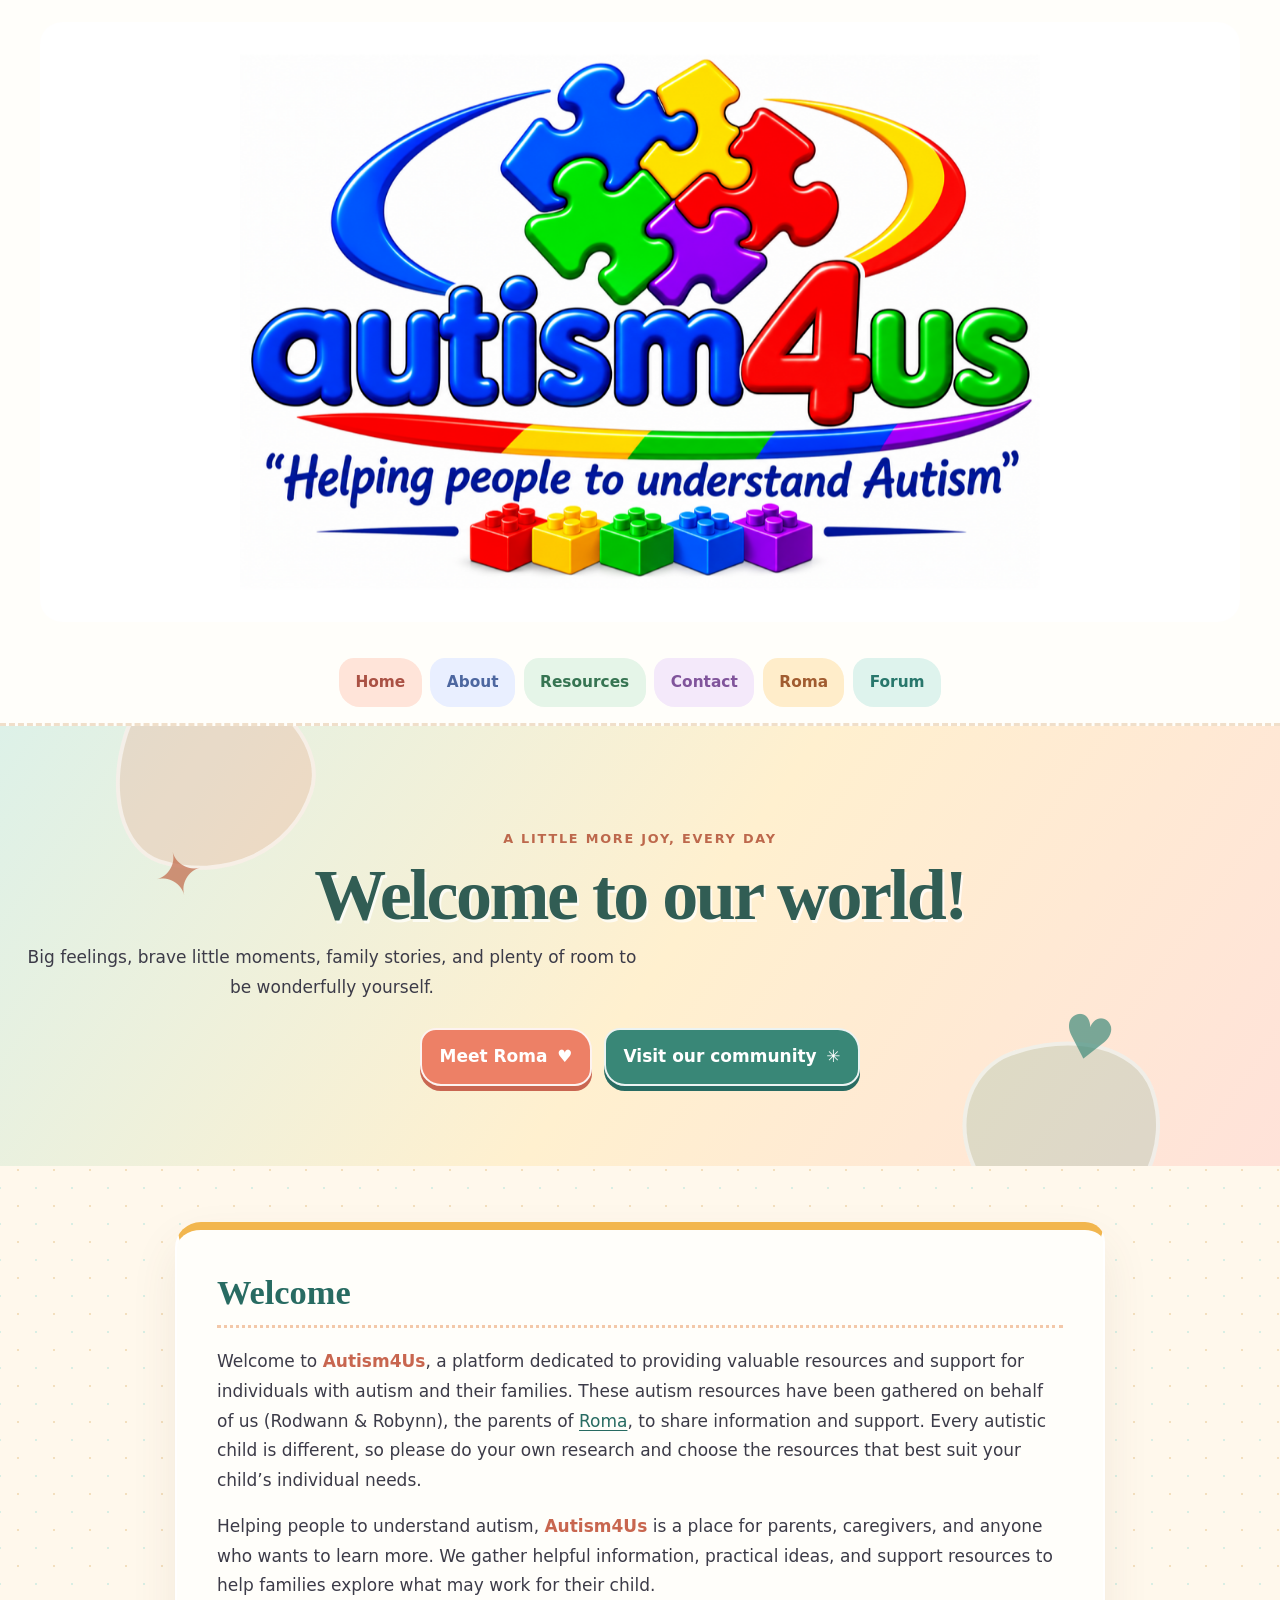
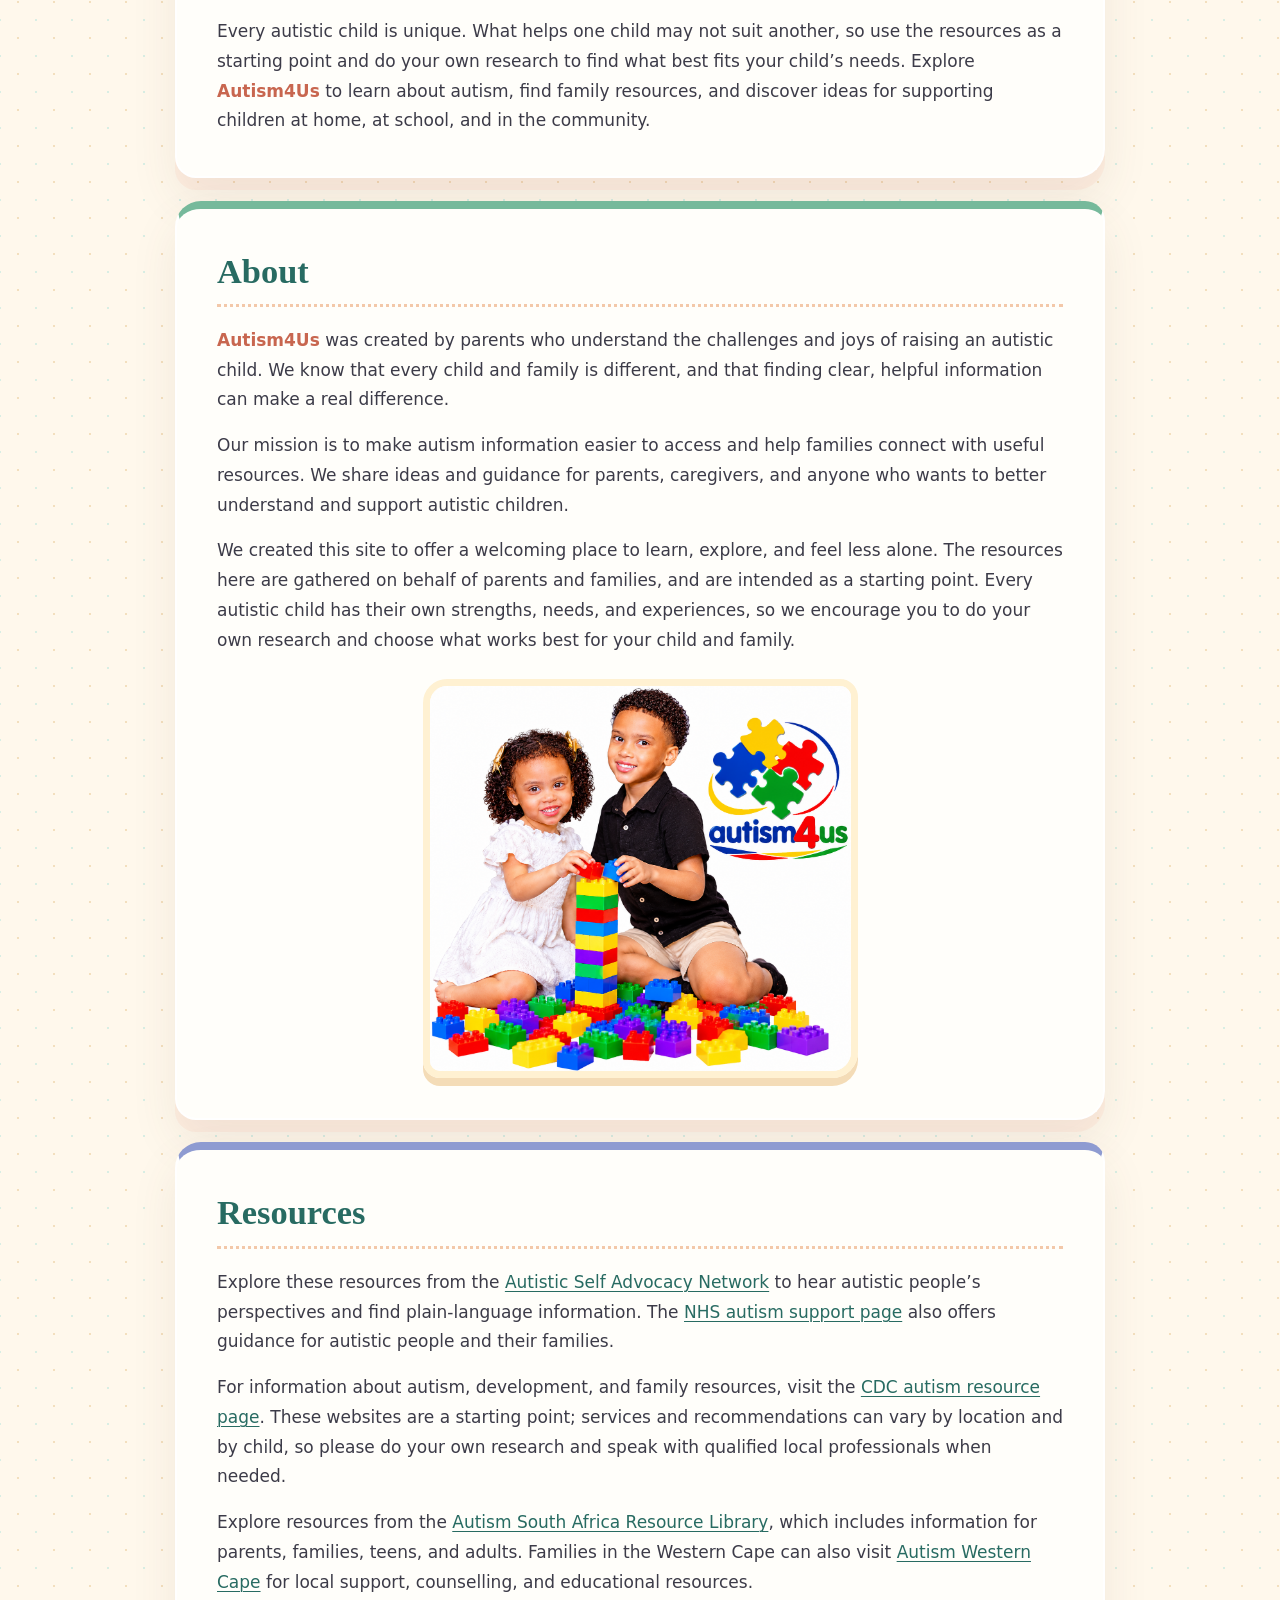
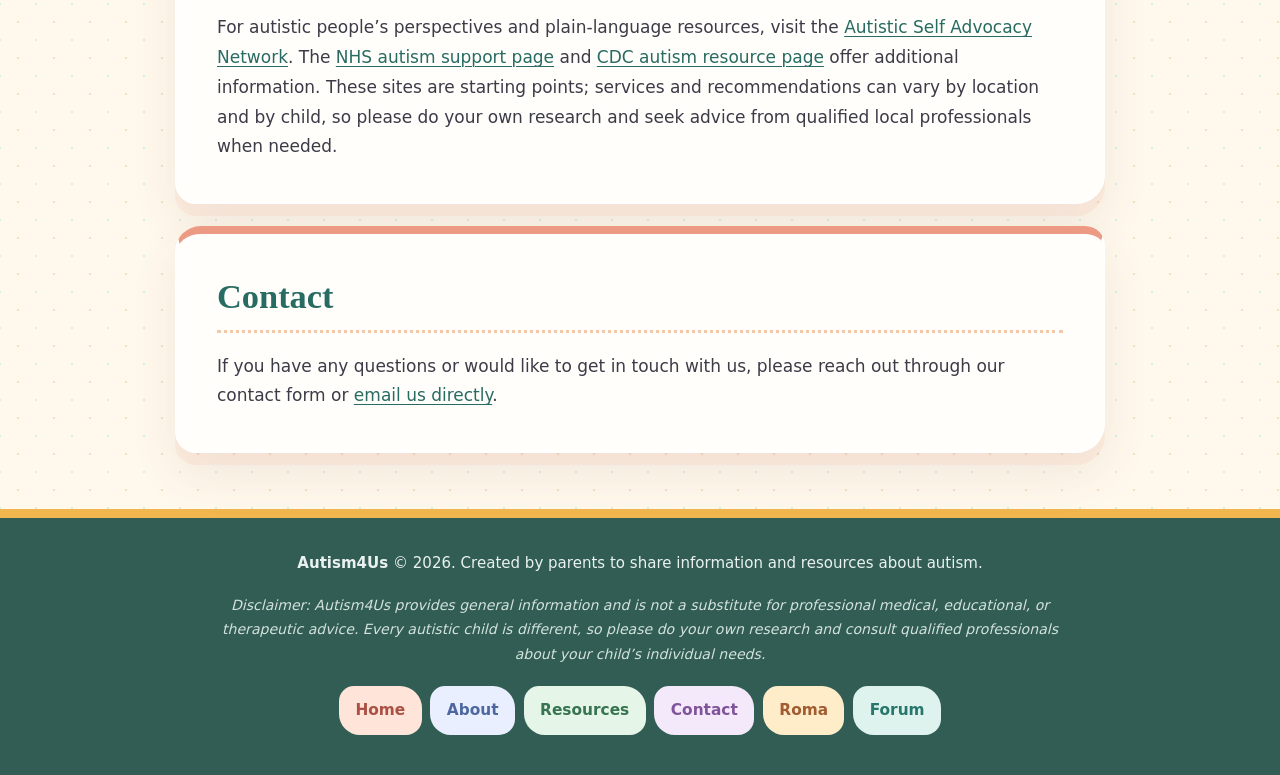
==== index.html @ 2bff649b "Add files via upload" ====
<!DOCTYPE html>
<html lang="en">
<head>
    <meta charset="UTF-8">
    <meta name="viewport" content="width=device-width, initial-scale=1.0">
    <meta name="description" content="A welcoming collection of autism information and family resources, shared by parents.">
    <title>Autism4Us | Information and support for families</title>
    <link rel="stylesheet" href="style.css">
</head>
<body>
    <header class="site-header">
        <a class="banner" href="#Home" aria-label="Autism4Us home">
            <img src="./Images/Autism4Us_Banner.png" alt="Autism4Us — Helping people to understand Autism">
        </a>
    </header>
    <nav class="site-nav" aria-label="Main navigation">
        <ul class="nav-links">
            <li><a href="#Home">Home</a></li>
            <li><a href="#About">About</a></li>
            <li><a href="#Resources">Resources</a></li>
            <li><a href="#Contact">Contact</a></li>
            <li><a href="roma.html">Roma</a></li>
            <li><a href="forum.html">Forum</a></li>
        </ul>
    </nav>

    <header class="hero home-hero">
        <p class="eyebrow">A little more joy, every day</p>
        <h1>Welcome to our world!</h1>
        <p>Big feelings, brave little moments, family stories, and plenty of room to be wonderfully yourself.</p>
        <div class="home-actions"><a class="home-button" href="roma.html">Meet Roma <span aria-hidden="true">♥</span></a><a class="home-button home-button-alt" href="forum.html">Visit our community <span aria-hidden="true">✳</span></a></div>
        <span class="home-doodle doodle-one" aria-hidden="true">✦</span><span class="home-doodle doodle-two" aria-hidden="true">♥</span>
    </header>

    <main>
        <section class="Home content-card">
            <h2 id="Home">Welcome</h2>
            <p>Welcome to <span class="brand-bold">Autism4Us</span>, a platform dedicated to providing valuable resources and support for individuals with autism and their families. These autism resources have been gathered on behalf of us (Rodwann & Robynn), the parents of <a href="roma.html">Roma</a>, to share information and support. Every autistic child is different, so please do your own research and choose the resources that best suit your child’s individual needs.</p>
            <p>Helping people to understand autism, <span class="brand-bold">Autism4Us</span> is a place for parents, caregivers, and anyone who wants to learn more. We gather helpful information, practical ideas, and support resources to help families explore what may work for their child.</p>
            <p>Every autistic child is unique. What helps one child may not suit another, so use the resources as a starting point and do your own research to find what best fits your child’s needs. Explore <span class="brand-bold">Autism4Us</span> to learn about autism, find family resources, and discover ideas for supporting children at home, at school, and in the community.</p>
        </section>

        <section class="About content-card">
            <h2 id="About">About</h2>
            <p><span class="brand-bold">Autism4Us</span> was created by parents who understand the challenges and joys of raising an autistic child. We know that every child and family is different, and that finding clear, helpful information can make a real difference.</p>
            <p>Our mission is to make autism information easier to access and help families connect with useful resources. We share ideas and guidance for parents, caregivers, and anyone who wants to better understand and support autistic children.</p>
            <p>We created this site to offer a welcoming place to learn, explore, and feel less alone. The resources here are gathered on behalf of parents and families, and are intended as a starting point. Every autistic child has their own strengths, needs, and experiences, so we encourage you to do your own research and choose what works best for your child and family.</p>
            <img src="./Images/Roma_Rogue.png" alt="Roma and Rogue" class="about-logo">
        </section>

        <section class="Resources content-card">
            <h2 id="Resources">Resources</h2>
            <p>Explore these resources from the <a href="https://autisticadvocacy.org/resources/">Autistic Self Advocacy Network</a> to hear autistic people’s perspectives and find plain-language information. The <a href="https://www.nhs.uk/conditions/autism/help-and-support/">NHS autism support page</a> also offers guidance for autistic people and their families.</p>
            <p>For information about autism, development, and family resources, visit the <a href="https://www.cdc.gov/autism/about/">CDC autism resource page</a>. These websites are a starting point; services and recommendations can vary by location and by child, so please do your own research and speak with qualified local professionals when needed.</p>
            <p>Explore resources from the <a href="https://www.aut2know.co.za/resources/">Autism South Africa Resource Library</a>, which includes information for parents, families, teens, and adults. Families in the Western Cape can also visit <a href="https://www.autismwesterncape.org.za/services-and-resources/">Autism Western Cape</a> for local support, counselling, and educational resources.</p>
            <p>For autistic people’s perspectives and plain-language resources, visit the <a href="https://autisticadvocacy.org/resources/">Autistic Self Advocacy Network</a>. The <a href="https://www.nhs.uk/conditions/autism/help-and-support/">NHS autism support page</a> and <a href="https://www.cdc.gov/autism/about/">CDC autism resource page</a> offer additional information. These sites are starting points; services and recommendations can vary by location and by child, so please do your own research and seek advice from qualified local professionals when needed.</p>
        </section>

        <section class="Contact content-card">
            <h2 id="Contact">Contact</h2>
            <p>If you have any questions or would like to get in touch with us, please reach out through our contact form or <a href="mailto:info@Autism4Us.co.za">email us directly</a>.</p>
        </section>
    </main>

    <footer>
        <p><strong>Autism4Us</strong> &copy; 2026. Created by parents to share information and resources about autism.</p>
        <p class="disclaimer"><em>Disclaimer: Autism4Us provides general information and is not a substitute for professional medical, educational, or therapeutic advice. Every autistic child is different, so please do your own research and consult qualified professionals about your child’s individual needs.</em></p>
        <nav aria-label="Footer navigation">
            <ul class="nav-links">
                <li><a href="#Home">Home</a></li>
                <li><a href="#About">About</a></li>
                <li><a href="#Resources">Resources</a></li>
                <li><a href="#Contact">Contact</a></li>
            <li><a href="roma.html">Roma</a></li>
            <li><a href="forum.html">Forum</a></li>
            </ul>
        </nav>
    </footer>
</body>
</html>
---- style.css ----
:root {
  color-scheme: light;
  --ink: #26343a;
  --muted: #52646a;
  --brand: #236c68;
  --brand-dark: #185551;
  --accent: #d58b5b;
  --paper: #fbf8f2;
  --surface: #ffffff;
  --line: #e9e2d7;
  --shadow: 0 10px 30px rgba(45, 56, 52, 0.07);
}

* { box-sizing: border-box; }
html { scroll-behavior: smooth; scroll-padding-top: 1.5rem; }
body {
  margin: 0;
  background: var(--paper);
  color: var(--ink);
  font-family: "Trebuchet MS", "Segoe UI", system-ui, sans-serif;
  font-size: 1.0625rem;
  line-height: 1.75;
  -webkit-font-smoothing: antialiased;
}

.site-header {
  width: 100%;
  padding: clamp(.5rem, 2vw, 1.25rem) max(2vw, .75rem);
  background: #fff;
}
.banner { display: block; width: min(100%, 1200px); margin: 0 auto; }
.banner img { display: block; width: 100%; height: auto; }
.site-nav {
  width: 100%;
  display: flex;
  align-items: center;
  justify-content: space-between;
  gap: 2rem;
  padding: 1rem max(5vw, 1.25rem);
  background: var(--surface);
  border-bottom: 1px solid var(--line);
}
.nav-links {
  display: flex;
  align-items: center;
  justify-content: center;
  flex-wrap: wrap;
  gap: .35rem;
  margin: 0;
  padding: 0;
  list-style: none;
}
.nav-links a {
  display: inline-block;
  padding: .55rem .9rem;
  font-size: .96rem;
  font-weight: 800;
  text-decoration: none;
  border: 2px solid transparent;
  border-radius: 999px;
  transition: transform .2s ease, background-color .2s ease, box-shadow .2s ease;
}
.nav-links li:nth-child(1) a { color: #b93838; background: #fff0ed; }
.nav-links li:nth-child(2) a { color: #2457a6; background: #edf3ff; }
.nav-links li:nth-child(3) a { color: #287346; background: #edf8ef; }
.nav-links li:nth-child(4) a { color: #7044a1; background: #f5efff; }
.nav-links li:nth-child(5) a { color: #9b5c2d; background: #fff4e8; }
.nav-links li:nth-child(6) a { color: #236c68; background: #eaf3ef; }
.nav-links a:hover, .nav-links a:focus-visible {
  transform: translateY(-2px);
  border-color: currentColor;
  box-shadow: 0 4px 10px rgba(38, 52, 58, .12);
}
a { color: var(--brand-dark); text-decoration-thickness: 1px; text-underline-offset: 3px; }
a:hover { color: #a15e34; }
a:focus-visible { outline: 3px solid var(--accent); outline-offset: 3px; }

.hero {
  padding: clamp(3rem, 8vw, 6.5rem) 1.25rem clamp(2.5rem, 6vw, 4.5rem);
  text-align: center;
  background: linear-gradient(135deg, #eaf3ef 0%, #f7ede1 100%);
}
.hero h1 {
  margin: .2rem 0 .4rem;
  color: var(--brand-dark);
  font-family: Georgia, "Times New Roman", serif;
  font-size: clamp(2.5rem, 7vw, 4.5rem);
  font-weight: 600;
  line-height: 1.15;
  letter-spacing: -.035em;
}
.hero > p:last-child { max-width: 42rem; margin: .65rem auto 0; color: var(--muted); font-size: clamp(1.05rem, 2vw, 1.25rem); }
.eyebrow { margin: 0; color: var(--brand); font-size: .8rem; font-weight: 800; letter-spacing: .14em; text-transform: uppercase; }

main { width: min(100% - 2.5rem, 880px); margin: clamp(1.75rem, 5vw, 3.5rem) auto; }
.content-card {
  margin: 0 0 1.4rem;
  padding: clamp(1.4rem, 4vw, 2.5rem);
  background: var(--surface);
  border: 1px solid var(--line);
  border-radius: 18px;
  box-shadow: var(--shadow);
}
h2 {
  margin: 0 0 1.2rem;
  padding-bottom: .65rem;
  color: var(--brand-dark);
  border-bottom: 2px solid #d9e8e1;
  font-family: Georgia, "Times New Roman", serif;
  font-size: clamp(1.65rem, 4vw, 2.15rem);
  font-weight: 600;
  line-height: 1.3;
}
p { margin: 0 0 1rem; }
.content-card p:last-of-type { margin-bottom: 0; }
.brand-bold { font-weight: 800; color: var(--brand-dark); }
.about-logo { display: block; width: min(100%, 435px); height: auto; margin: 1.5rem auto 0; border-radius: 12px; }

footer {
  padding: 2rem max(5vw, 1.25rem) 2.5rem;
  color: #eaf2ef;
  background: #244b49;
  text-align: center;
  font-size: .94rem;
}
footer p { max-width: 850px; margin: 0 auto 1rem; }
footer .disclaimer { color: #d3e2dc; font-size: .88rem; }
footer .nav-links { margin-top: 1.25rem; }
footer .nav-links a { filter: brightness(1.65) saturate(.8); }

@media (max-width: 700px) {
  .site-nav { flex-direction: column; gap: .7rem; padding: .7rem .5rem; }
  .site-header { padding: .35rem; }
  .nav-links { gap: .15rem; }
  .nav-links a { padding: .45rem .65rem; font-size: .9rem; }
  main { width: min(100% - 1.25rem, 880px); margin: 1rem auto 2rem; }
  .content-card { border-radius: 14px; }
}

@media (max-width: 420px) {
  body { font-size: 1rem; }
  .hero { padding: 2.7rem 1rem 2.4rem; }
  .eyebrow { font-size: .69rem; letter-spacing: .1em; }
  .nav-links { gap: 0; }
  .nav-links a { padding: .4rem .5rem; font-size: .86rem; }
  .content-card { padding: 1.25rem 1.1rem; }
}

@media (prefers-reduced-motion: reduce) {
  html { scroll-behavior: auto; }
  *, *::before, *::after { transition-duration: .01ms !important; }
}


/* Autism4Us signature look: a sunny family scrapbook with playful, hand-cut shapes. */
:root {
  --ink: #3c3b48; --muted: #696779; --brand: #398777; --brand-dark: #286b62;
  --accent: #ed8066; --paper: #fff8ec; --surface: #fffefa; --line: #f0dfca;
  --shadow: 0 12px 0 rgba(237,128,102,.08), 0 22px 48px rgba(96,73,51,.09);
}
body {
  background-color: var(--paper);
  background-image: radial-gradient(#f3dfbe 1.5px,transparent 1.5px),radial-gradient(#d9eee4 1.5px,transparent 1.5px);
  background-position: 0 0,18px 18px; background-size: 36px 36px;
  font-family: "Trebuchet MS","Arial Rounded MT Bold","Segoe UI",system-ui,sans-serif;
}
.site-header { padding-top: clamp(.8rem,2vw,1.4rem); background: #fffefa; }
.banner img { border-radius: 22px; }
.site-nav { justify-content: center; border-bottom: 3px dashed #f0dfca; }
.nav-links { gap: .55rem; }
.nav-links a { border-radius: 15px 22px 16px 21px; }
.nav-links li:nth-child(1) a { color:#aa5144; background:#ffe4d9; }
.nav-links li:nth-child(2) a { color:#4d67a0; background:#e9efff; }
.nav-links li:nth-child(3) a { color:#367452; background:#e5f5e8; }
.nav-links li:nth-child(4) a { color:#80549b; background:#f4e9fa; }
.nav-links li:nth-child(5) a { color:#a15c30; background:#ffedca; }
.nav-links li:nth-child(6) a { color:#28776c; background:#def3ed; }
.hero { position:relative; isolation:isolate; overflow:hidden; background:linear-gradient(125deg,#ddf1e8 0%,#fff0cf 52%,#ffe2d9 100%); }
.hero::before,.hero::after { position:absolute; z-index:-1; width:clamp(90px,18vw,190px); aspect-ratio:1; border:4px solid rgba(255,255,255,.56); border-radius:38% 62% 63% 37% / 43% 42% 58% 57%; content:""; transform:rotate(18deg); }
.hero::before { top:-48px; left:max(4vw,calc((100% - 1050px)/2)); background:rgba(237,128,102,.2); }
.hero::after { right:max(4vw,calc((100% - 1050px)/2)); bottom:-70px; background:rgba(76,157,133,.18); transform:rotate(-20deg); }
.hero h1 { color:#315d54; text-shadow:2px 3px 0 rgba(255,255,255,.7); }
.eyebrow { color:#bd684c; }
main { width:min(100% - 2.5rem,930px); }
.content-card { position:relative; border:2px solid #fff; border-radius:26px 20px 29px 21px; box-shadow:var(--shadow); }
.content-card h2 { border-bottom:3px dotted #f3c8a9; }
.Home.content-card { border-top:8px solid #f2b64e; }
.About.content-card { border-top:8px solid #76b99b; }
.Resources.content-card { border-top:8px solid #8e9bd1; }
.Contact.content-card { border-top:8px solid #ec9a83; }
.about-logo { border:7px solid #fff1d2; border-radius:24px 18px 26px 17px; box-shadow:0 8px 0 #f4dcb7; }
.brand-bold { color:#c8664f; }
footer { background:#315d54; border-top:9px solid #f2b64e; }
footer .nav-links a { filter:none; }
footer .nav-links li:nth-child(1) a { color:#aa5144; background:#ffe4d9; }
footer .nav-links li:nth-child(2) a { color:#4d67a0; background:#e9efff; }
footer .nav-links li:nth-child(3) a { color:#367452; background:#e5f5e8; }
footer .nav-links li:nth-child(4) a { color:#80549b; background:#f4e9fa; }
footer .nav-links li:nth-child(5) a { color:#a15c30; background:#ffedca; }
footer .nav-links li:nth-child(6) a { color:#28776c; background:#def3ed; }
@media (max-width:700px) { .content-card { border-radius:21px 16px 23px 17px; } .nav-links { gap:.25rem; } }
@media (prefers-reduced-motion:no-preference) { .about-logo { transition:transform .25s ease; } .about-logo:hover { transform:rotate(-1deg) scale(1.015); } }
.home-hero { padding-bottom:clamp(3rem,7vw,5rem); }
.home-hero > p:last-of-type { max-width:39rem; }
.home-actions { display:flex; flex-wrap:wrap; justify-content:center; gap:.75rem; margin-top:1.6rem; }
.home-button { display:inline-flex; align-items:center; gap:.6rem; padding:.75rem 1.1rem; border:2px solid rgba(255,255,255,.9); border-radius:16px 22px 17px 21px; background:#ed8066; color:white; font-weight:800; text-decoration:none; box-shadow:0 5px 0 #c96651; transition:transform .18s ease,box-shadow .18s ease; }
.home-button-alt { background:#398777; box-shadow:0 5px 0 #286b62; }
.home-button:hover,.home-button:focus-visible { color:white; transform:translateY(-3px) rotate(-1deg); box-shadow:0 8px 0 #c96651; }
.home-button-alt:hover,.home-button-alt:focus-visible { box-shadow:0 8px 0 #286b62; }
.home-doodle { position:absolute; color:rgba(193,107,75,.72); font-size:clamp(2rem,5vw,3.7rem); }
.doodle-one { top:22%; left:12%; transform:rotate(-15deg); }
.doodle-two { right:13%; bottom:17%; color:rgba(57,135,119,.68); transform:rotate(12deg); }
@media (max-width:560px) { .doodle-one { left:5%; top:9%; } .doodle-two { right:6%; bottom:7%; } }
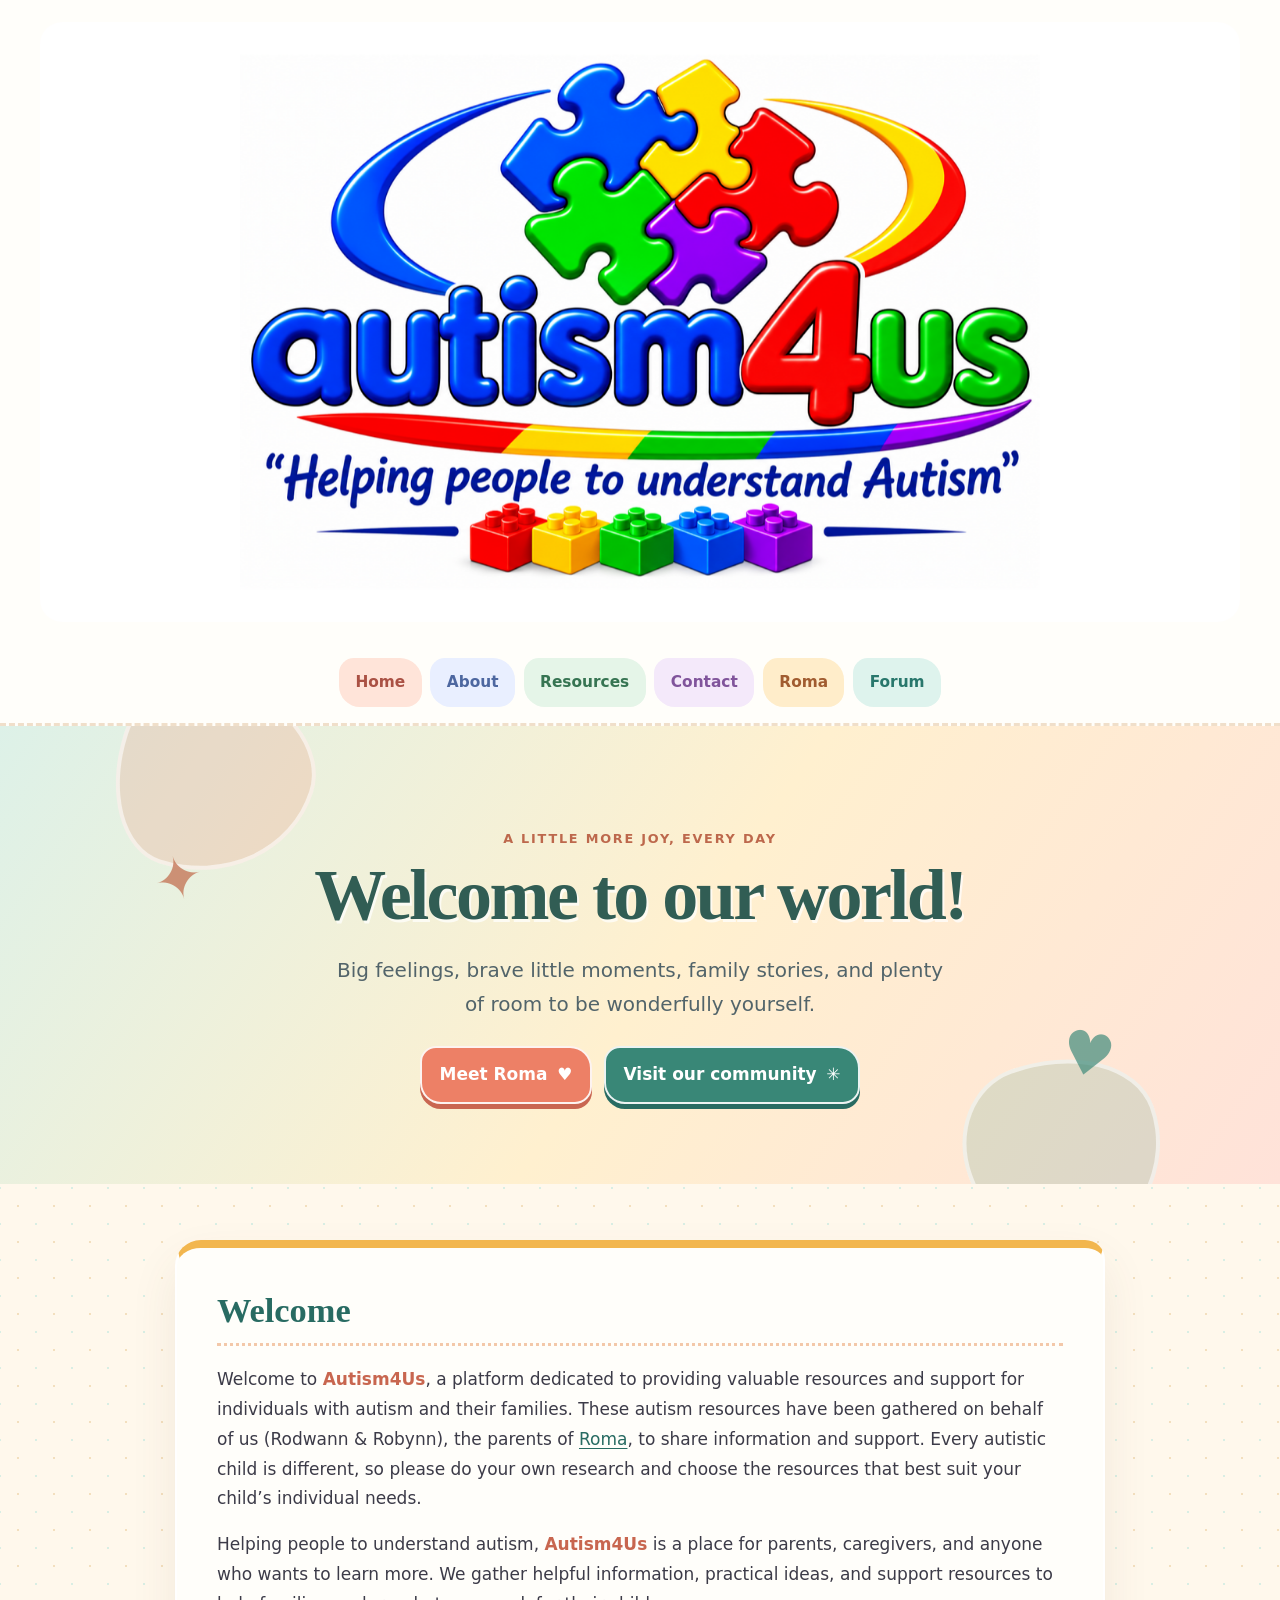
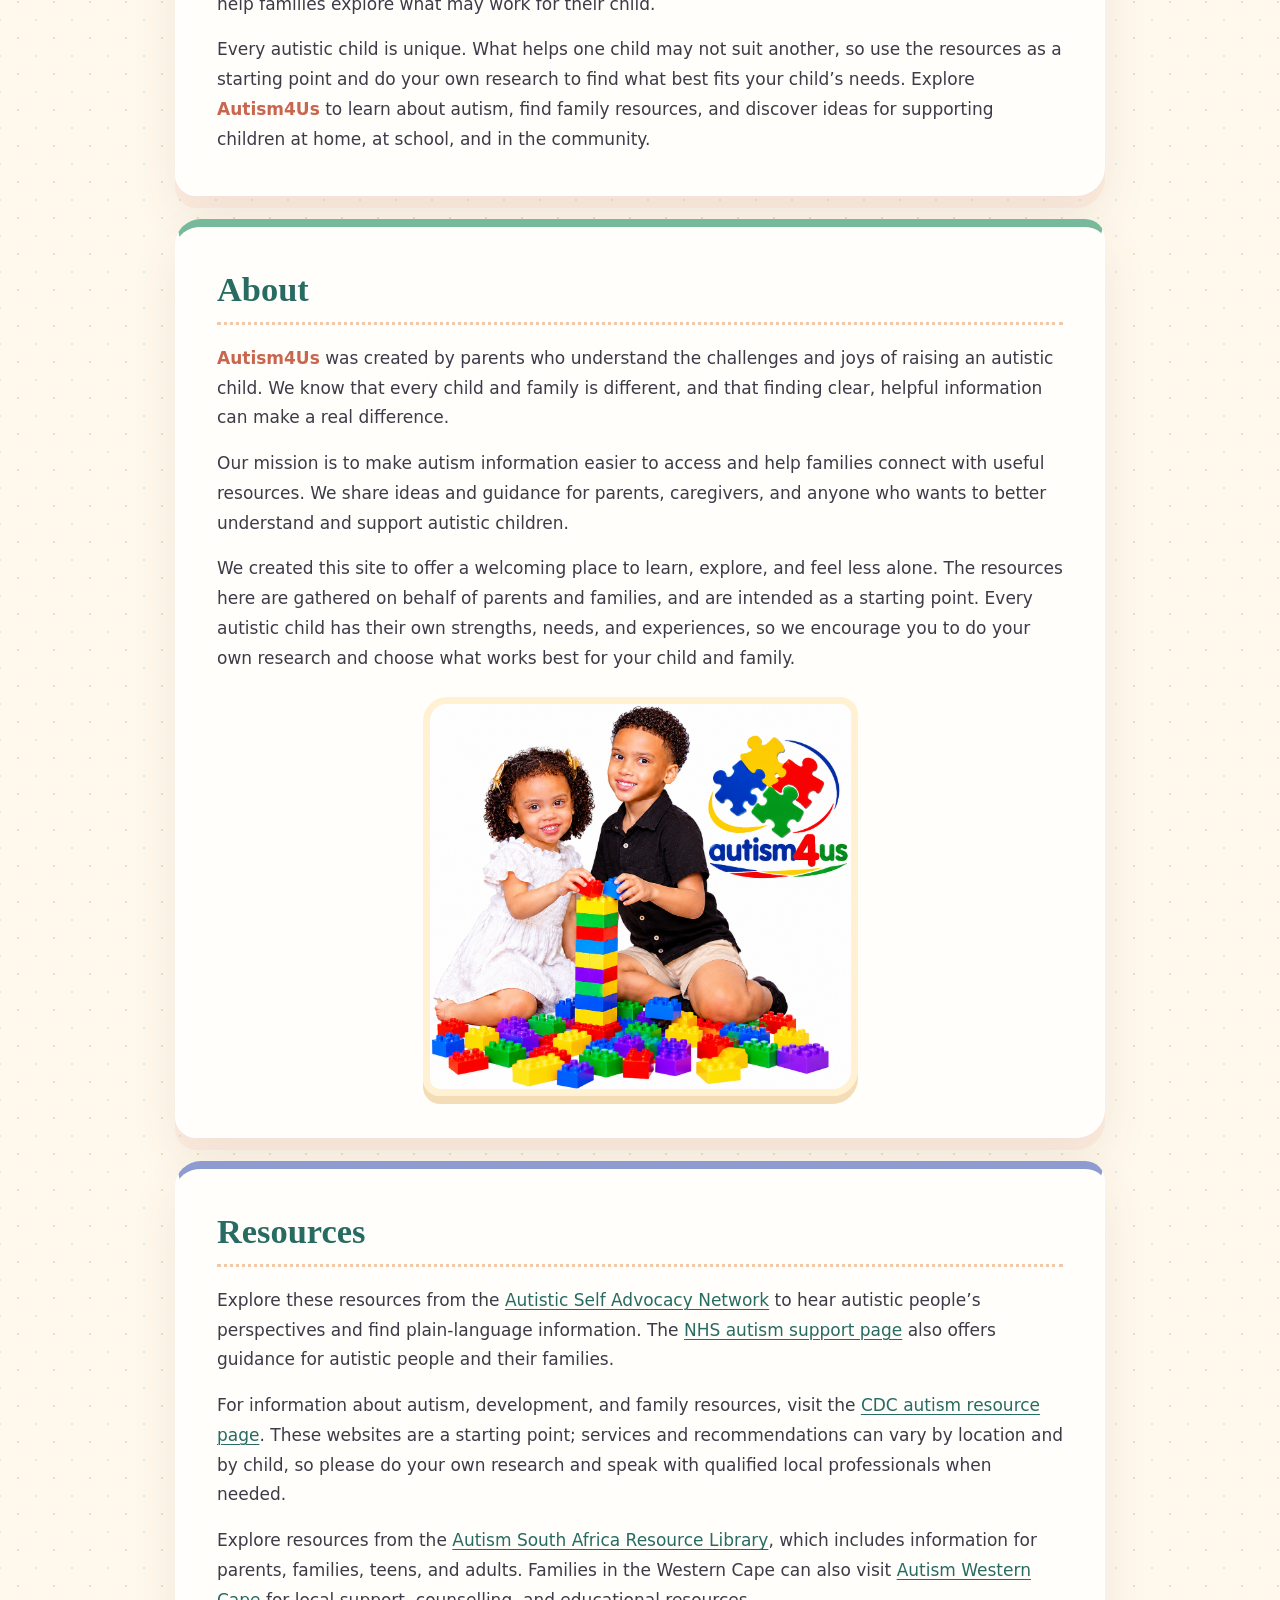
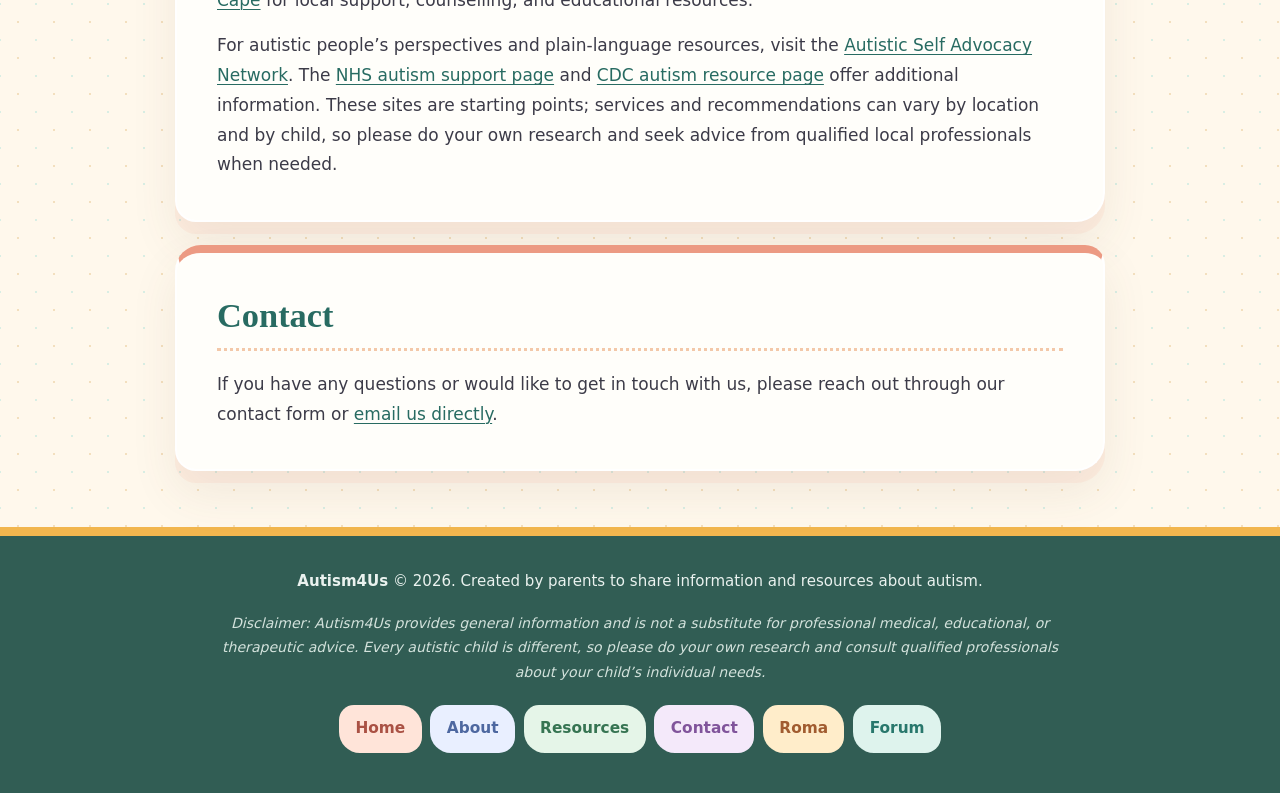
==== commit fe67ee60: "Update home introduction paragraph for clarity" ====
--- a/index.html
+++ b/index.html
@@ -27,7 +27,10 @@
     <header class="hero home-hero">
         <p class="eyebrow">A little more joy, every day</p>
         <h1>Welcome to our world!</h1>
-        <p>Big feelings, brave little moments, family stories, and plenty of room to be wonderfully yourself.</p>
+        <p class="home-intro">
+           Big feelings, brave little moments, family stories,
+           and plenty of room to be wonderfully yourself.
+        </p>
         <div class="home-actions"><a class="home-button" href="roma.html">Meet Roma <span aria-hidden="true">♥</span></a><a class="home-button home-button-alt" href="forum.html">Visit our community <span aria-hidden="true">✳</span></a></div>
         <span class="home-doodle doodle-one" aria-hidden="true">✦</span><span class="home-doodle doodle-two" aria-hidden="true">♥</span>
     </header>
--- a/style.css
+++ b/style.css
@@ -211,3 +211,20 @@
 .doodle-one { top:22%; left:12%; transform:rotate(-15deg); }
 .doodle-two { right:13%; bottom:17%; color:rgba(57,135,119,.68); transform:rotate(12deg); }
 @media (max-width:560px) { .doodle-one { left:5%; top:9%; } .doodle-two { right:6%; bottom:7%; } }
+
+
+/* Autism4Us home hero text alignment */
+.home-hero {
+    text-align: center;
+}
+
+.home-hero .home-intro {
+    display: block;
+    width: min(90%, 650px);
+    margin: 1rem auto 0;
+    text-align: center;
+    line-height: 1.7;
+    font-size: clamp(1.05rem, 2vw, 1.25rem);
+    color: #52646a;
+}
+
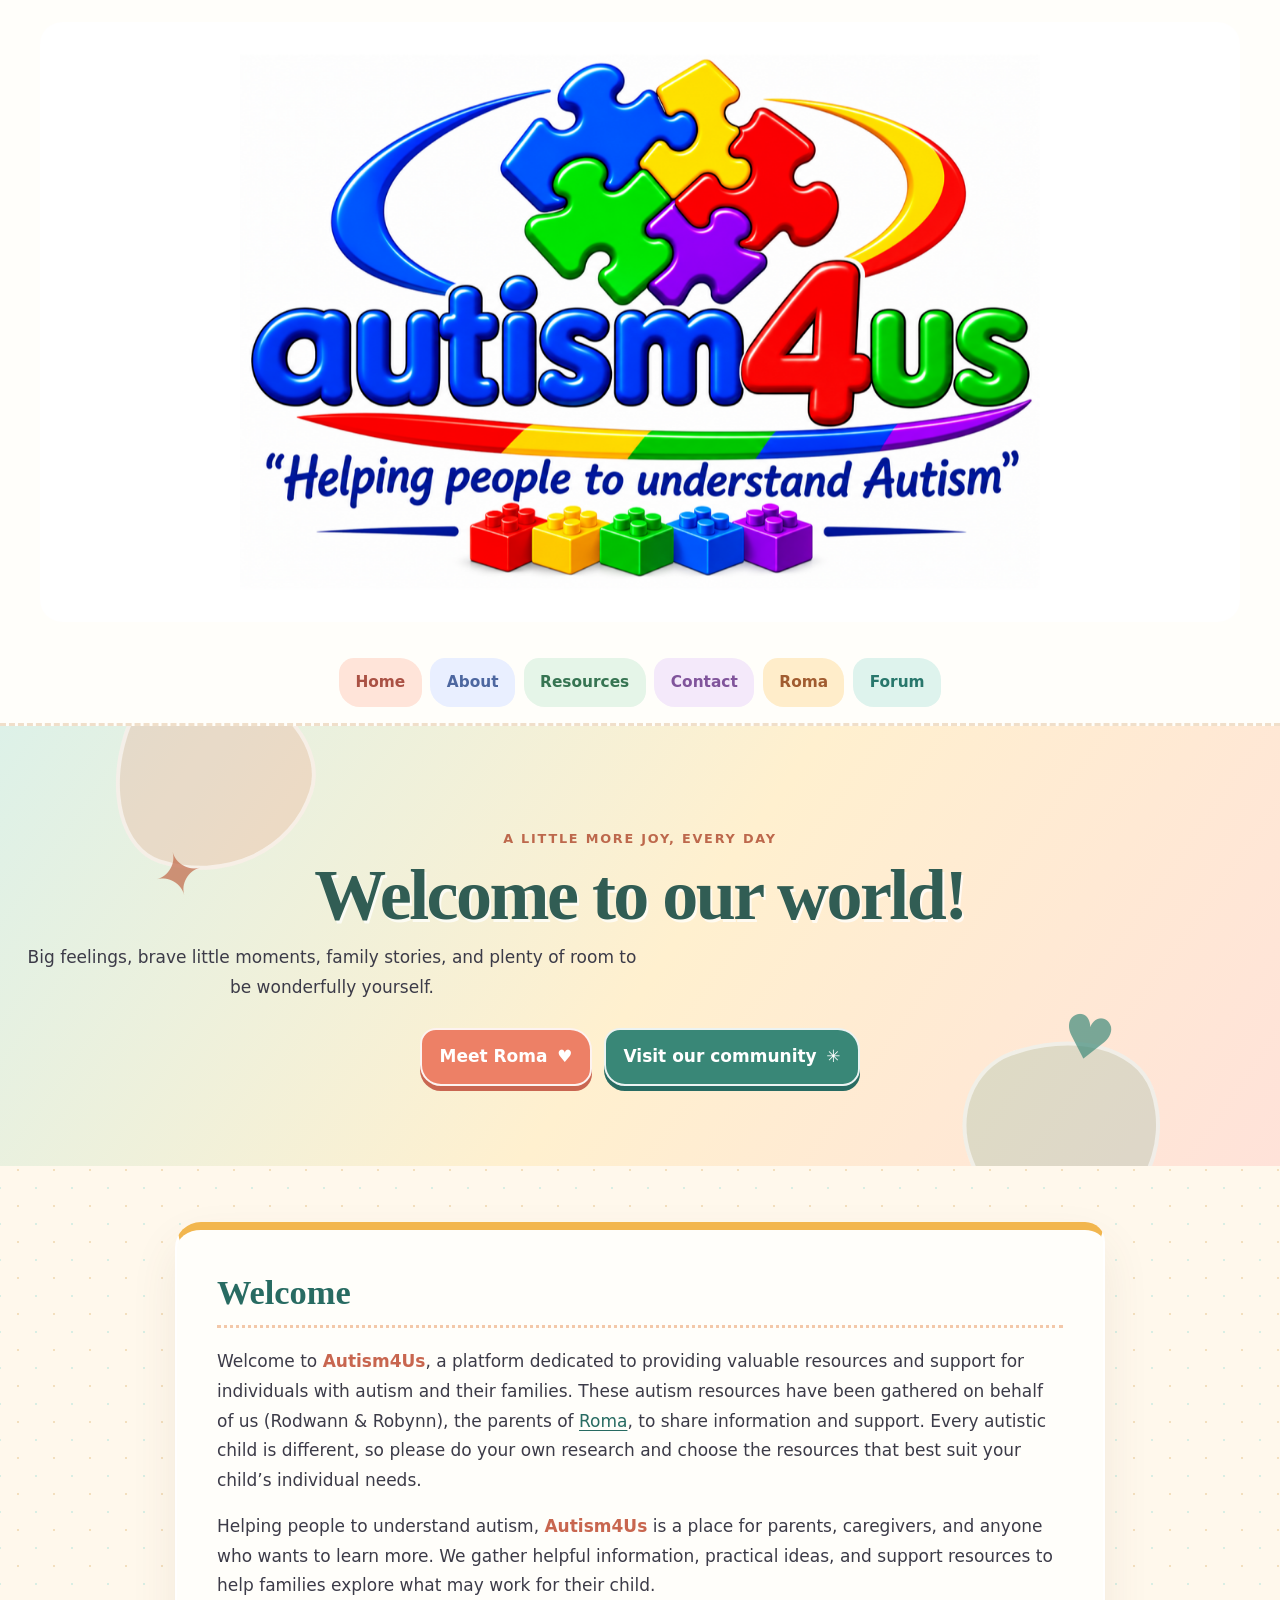
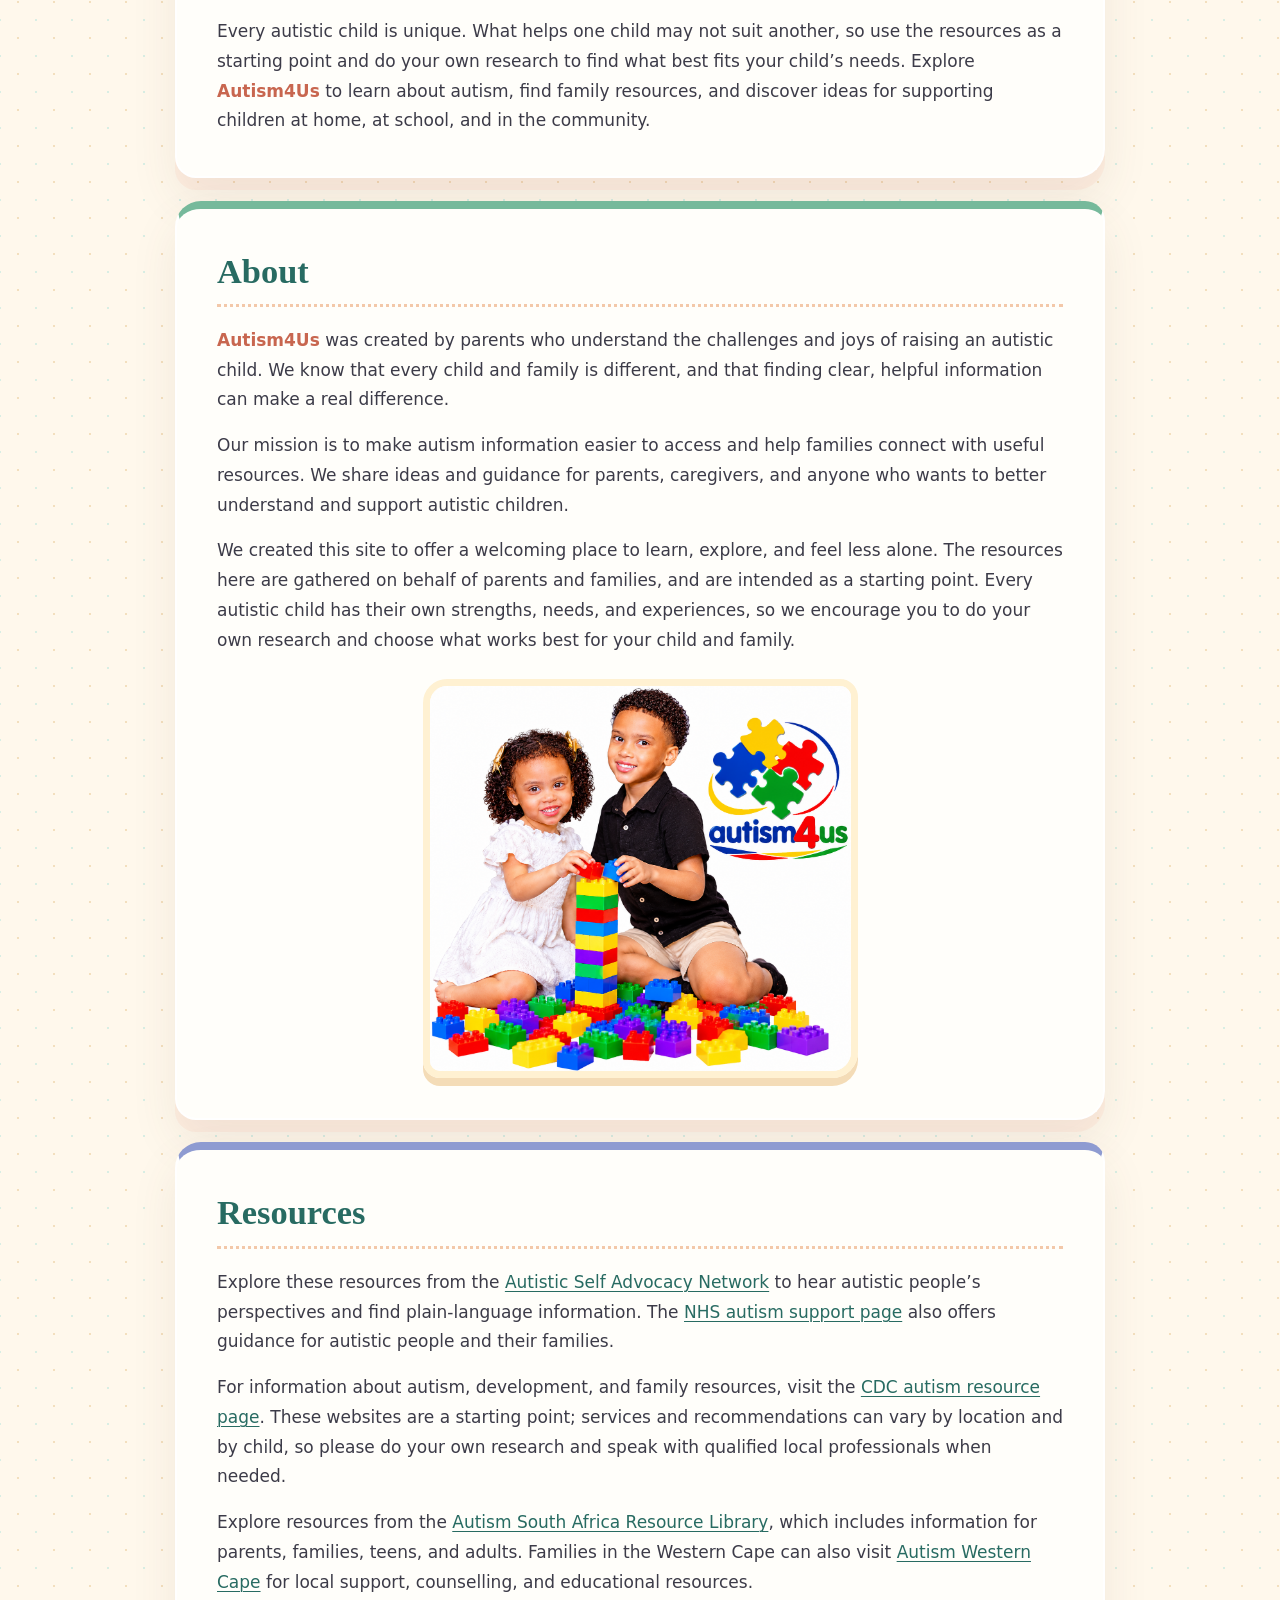
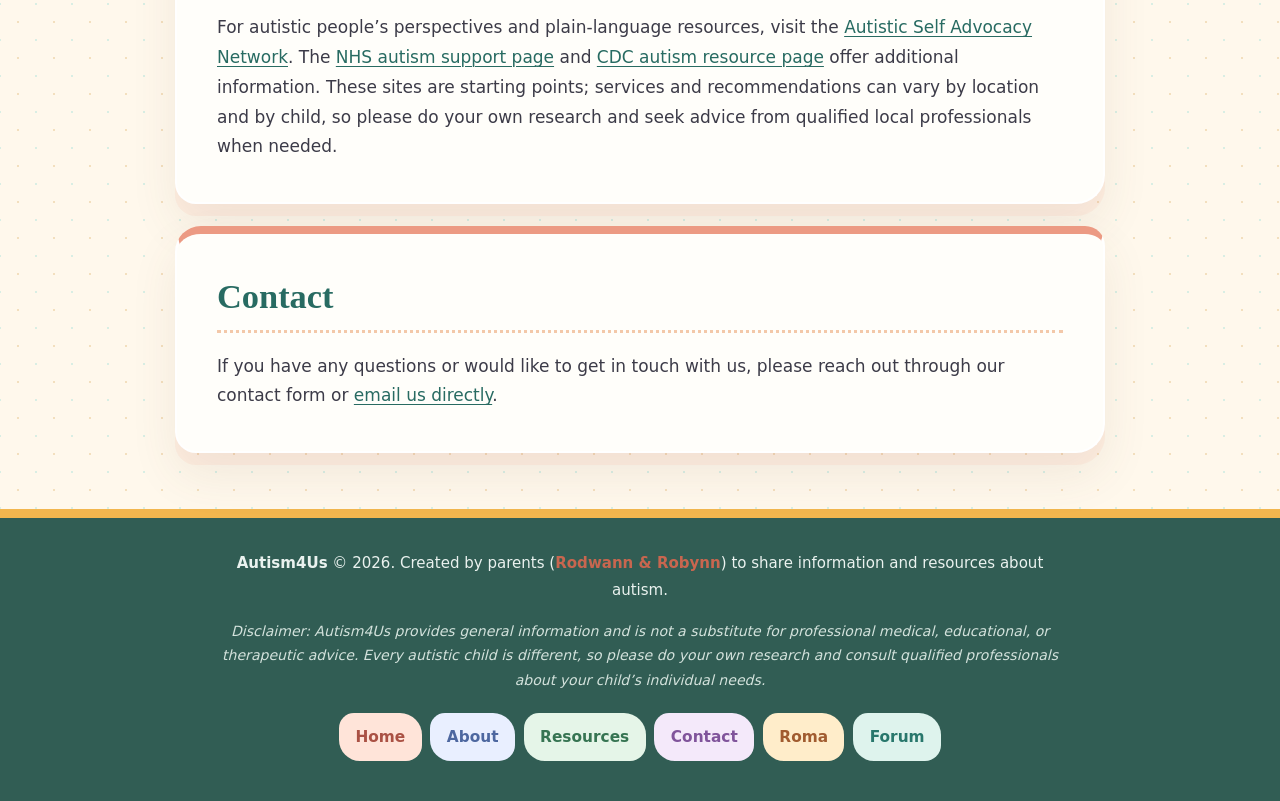
==== commit 072c03bc: "Enhance SEO and update footer information Added canonical link and Open Graph URL meta tags. Updated" ====
--- a/index.html
+++ b/index.html
@@ -4,6 +4,8 @@
     <meta charset="UTF-8">
     <meta name="viewport" content="width=device-width, initial-scale=1.0">
     <meta name="description" content="A welcoming collection of autism information and family resources, shared by parents.">
+    <link rel="canonical" href="https://autism4us.co.za/">
+    <meta property="og:url" content="https://autism4us.co.za/">
     <title>Autism4Us | Information and support for families</title>
     <link rel="stylesheet" href="style.css">
 </head>
@@ -27,10 +29,7 @@
     <header class="hero home-hero">
         <p class="eyebrow">A little more joy, every day</p>
         <h1>Welcome to our world!</h1>
-        <p class="home-intro">
-           Big feelings, brave little moments, family stories,
-           and plenty of room to be wonderfully yourself.
-        </p>
+        <p>Big feelings, brave little moments, family stories, and plenty of room to be wonderfully yourself.</p>
         <div class="home-actions"><a class="home-button" href="roma.html">Meet Roma <span aria-hidden="true">♥</span></a><a class="home-button home-button-alt" href="forum.html">Visit our community <span aria-hidden="true">✳</span></a></div>
         <span class="home-doodle doodle-one" aria-hidden="true">✦</span><span class="home-doodle doodle-two" aria-hidden="true">♥</span>
     </header>
@@ -66,7 +65,7 @@
     </main>
 
     <footer>
-        <p><strong>Autism4Us</strong> &copy; 2026. Created by parents to share information and resources about autism.</p>
+        <p><strong>Autism4Us</strong> &copy; 2026. Created by parents (<span class="brand-bold">Rodwann & Robynn</span>) to share information and resources about autism.</p>
         <p class="disclaimer"><em>Disclaimer: Autism4Us provides general information and is not a substitute for professional medical, educational, or therapeutic advice. Every autistic child is different, so please do your own research and consult qualified professionals about your child’s individual needs.</em></p>
         <nav aria-label="Footer navigation">
             <ul class="nav-links">
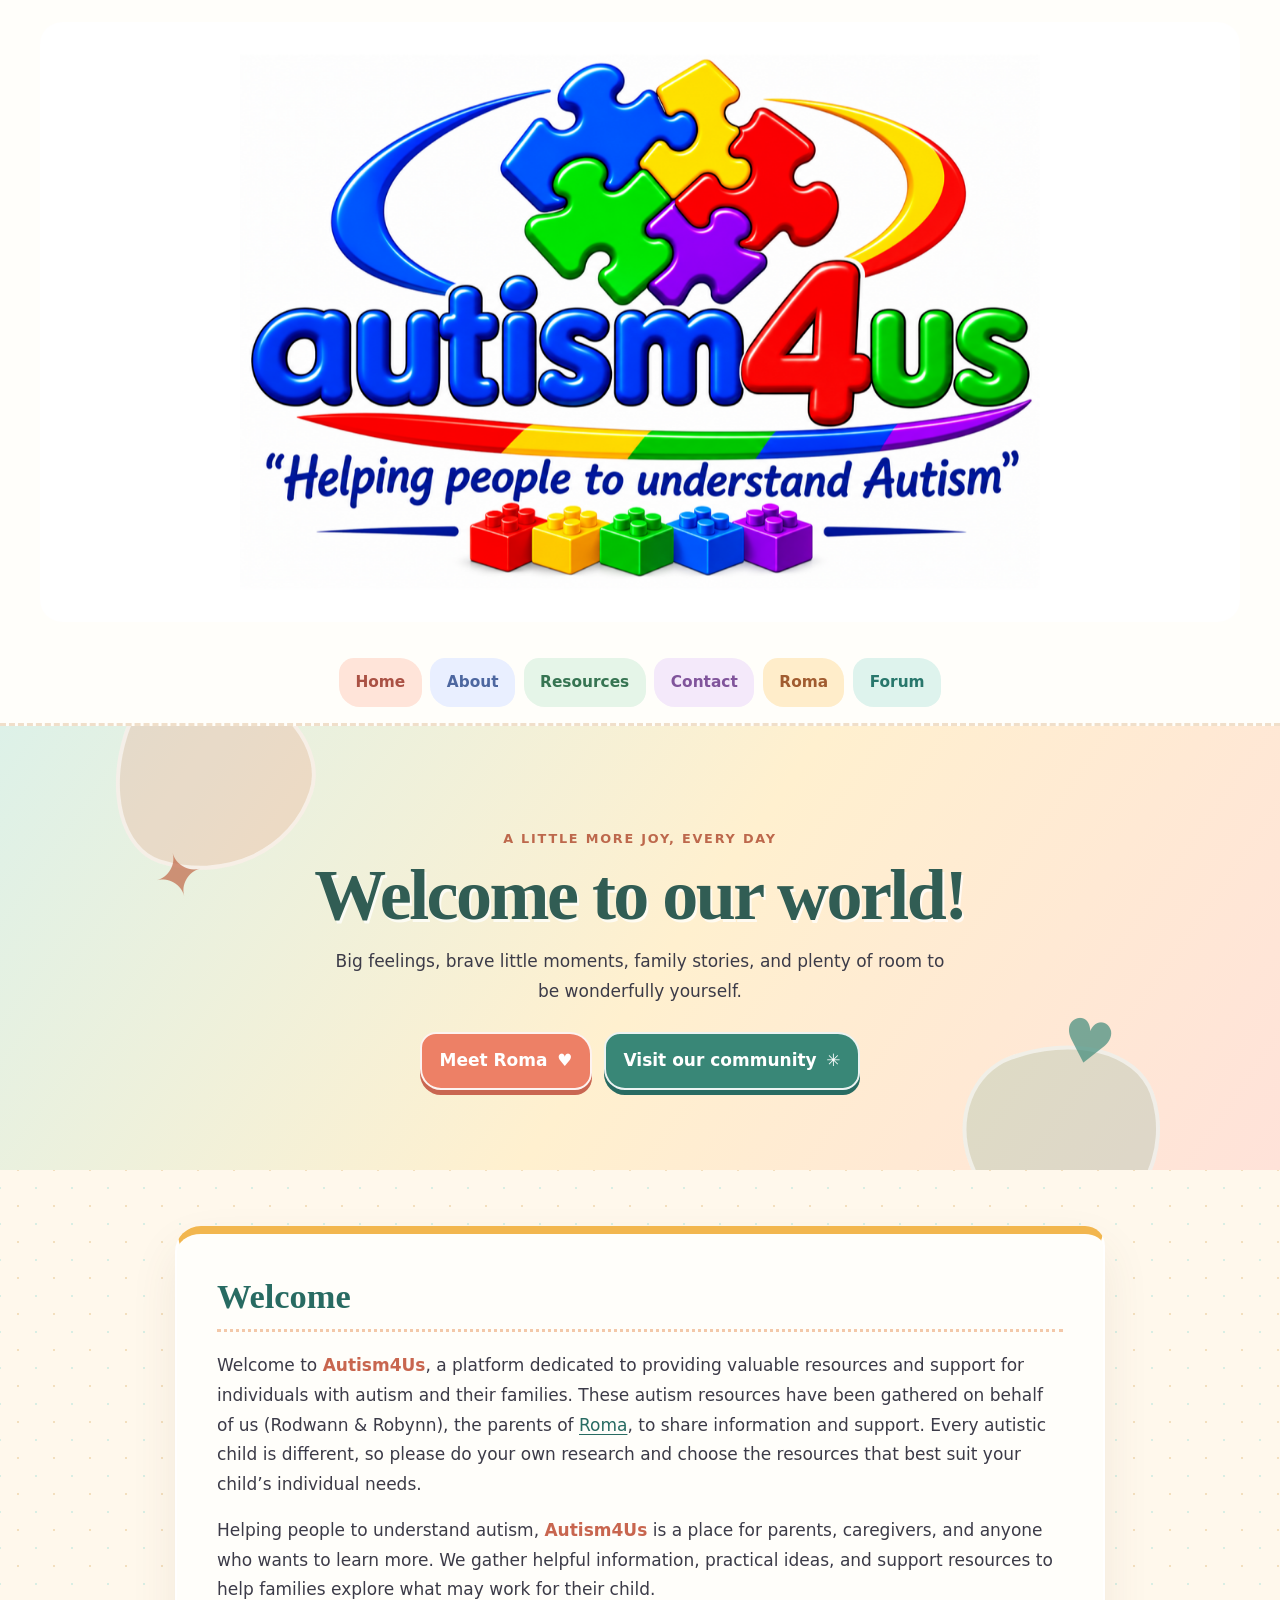
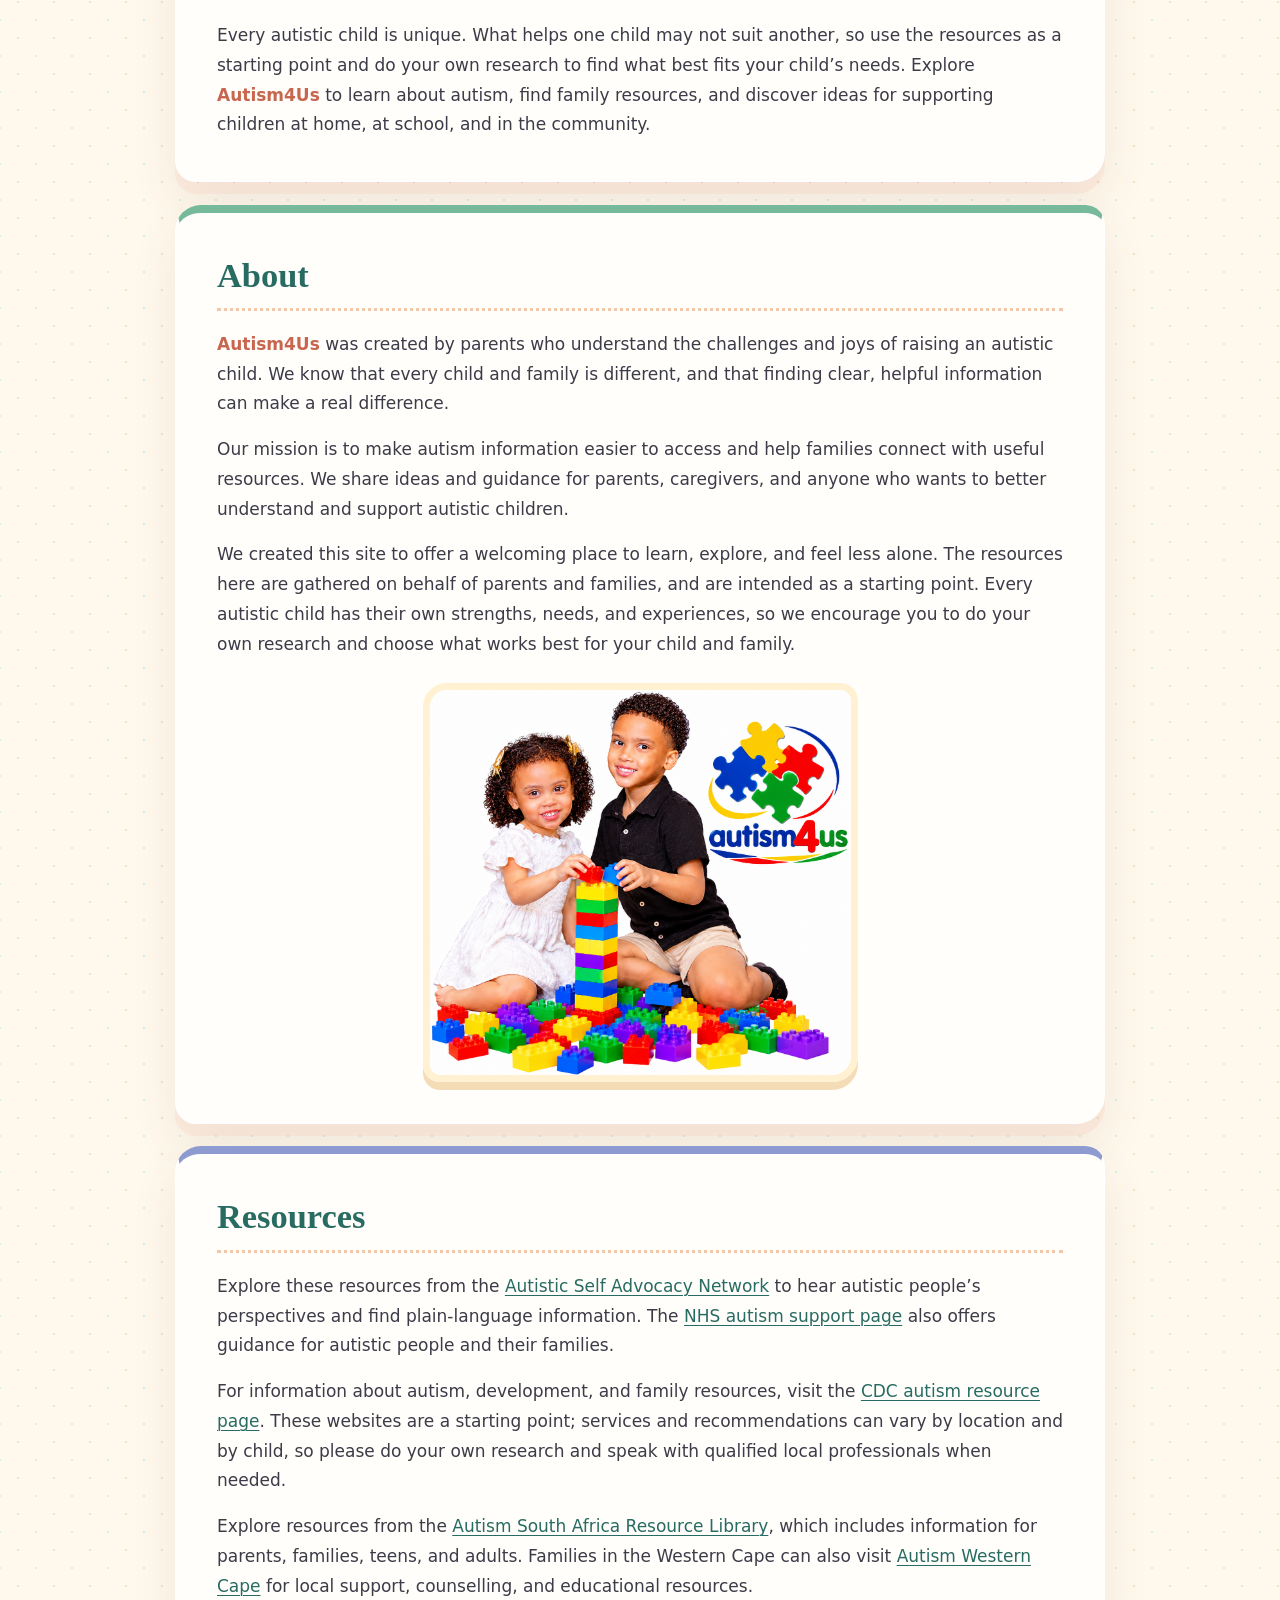
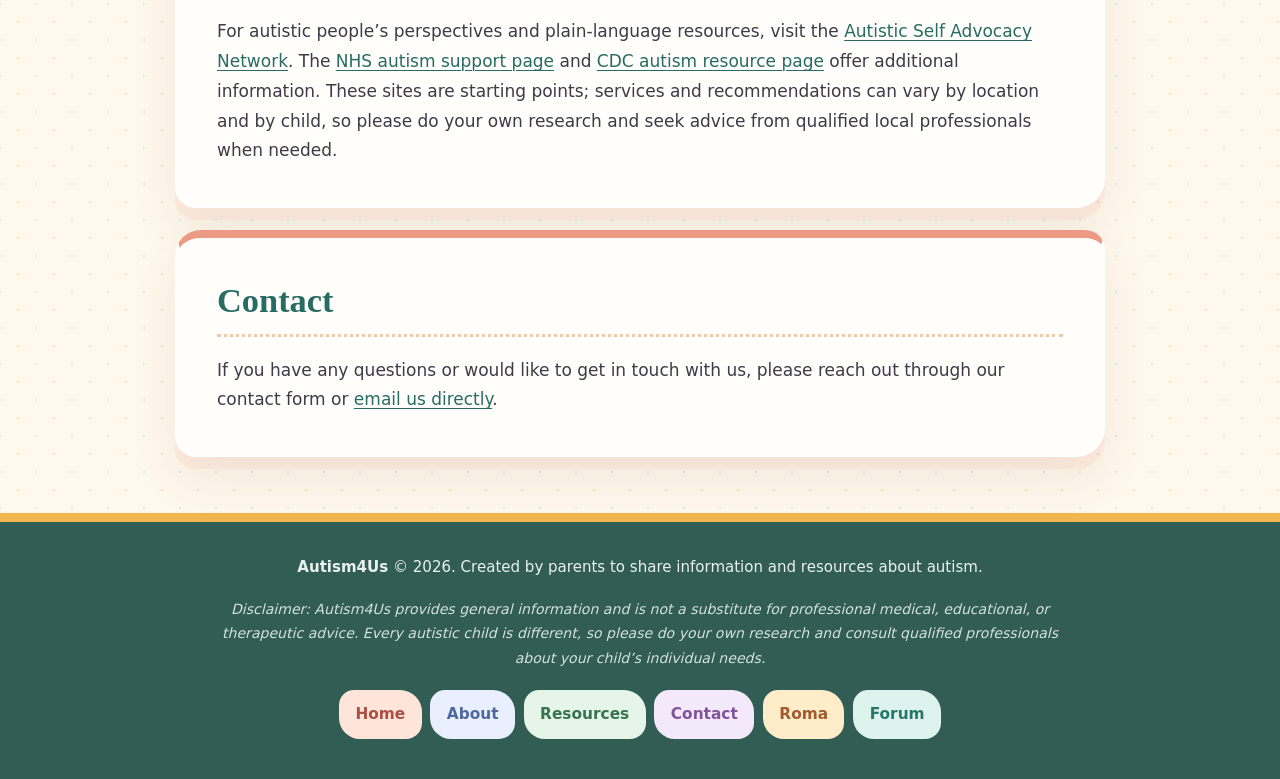
==== commit dcf63089: "Enhance SEO with meta tags and update footer text Added Open Graph and Twitter meta tags for better " ====
--- a/index.html
+++ b/index.html
@@ -6,8 +6,19 @@
     <meta name="description" content="A welcoming collection of autism information and family resources, shared by parents.">
     <link rel="canonical" href="https://autism4us.co.za/">
     <meta property="og:url" content="https://autism4us.co.za/">
+    <meta property="og:type" content="website">
+    <meta property="og:title" content="Autism4Us | Information and support for families">
+    <meta property="og:description" content="A welcoming collection of autism information and family resources, shared by parents.">
+    <meta property="og:image" content="https://autism4us.co.za/Images/Autism4Us_BannerNew.png">
+    <meta name="twitter:card" content="summary_large_image">
+    <meta name="twitter:title" content="Autism4Us | Information and support for families">
+    <meta name="twitter:description" content="A welcoming collection of autism information and family resources, shared by parents.">
+    <meta name="twitter:image" content="https://autism4us.co.za/Images/Autism4Us_BannerNew.png">
     <title>Autism4Us | Information and support for families</title>
     <link rel="stylesheet" href="style.css">
+    <style>
+        .home-tagline { max-width: 42rem; margin: .65rem auto 0; text-align: center; }
+    </style>
 </head>
 <body>
     <header class="site-header">
@@ -29,7 +40,7 @@
     <header class="hero home-hero">
         <p class="eyebrow">A little more joy, every day</p>
         <h1>Welcome to our world!</h1>
-        <p>Big feelings, brave little moments, family stories, and plenty of room to be wonderfully yourself.</p>
+        <p class="home-tagline">Big feelings, brave little moments, family stories, and plenty of room to be wonderfully yourself.</p>
         <div class="home-actions"><a class="home-button" href="roma.html">Meet Roma <span aria-hidden="true">♥</span></a><a class="home-button home-button-alt" href="forum.html">Visit our community <span aria-hidden="true">✳</span></a></div>
         <span class="home-doodle doodle-one" aria-hidden="true">✦</span><span class="home-doodle doodle-two" aria-hidden="true">♥</span>
     </header>
@@ -65,7 +76,7 @@
     </main>
 
     <footer>
-        <p><strong>Autism4Us</strong> &copy; 2026. Created by parents (<span class="brand-bold">Rodwann & Robynn</span>) to share information and resources about autism.</p>
+        <p><strong>Autism4Us</strong> &copy; 2026. Created by parents to share information and resources about autism.</p>
         <p class="disclaimer"><em>Disclaimer: Autism4Us provides general information and is not a substitute for professional medical, educational, or therapeutic advice. Every autistic child is different, so please do your own research and consult qualified professionals about your child’s individual needs.</em></p>
         <nav aria-label="Footer navigation">
             <ul class="nav-links">
@@ -80,3 +91,4 @@
     </footer>
 </body>
 </html>
+
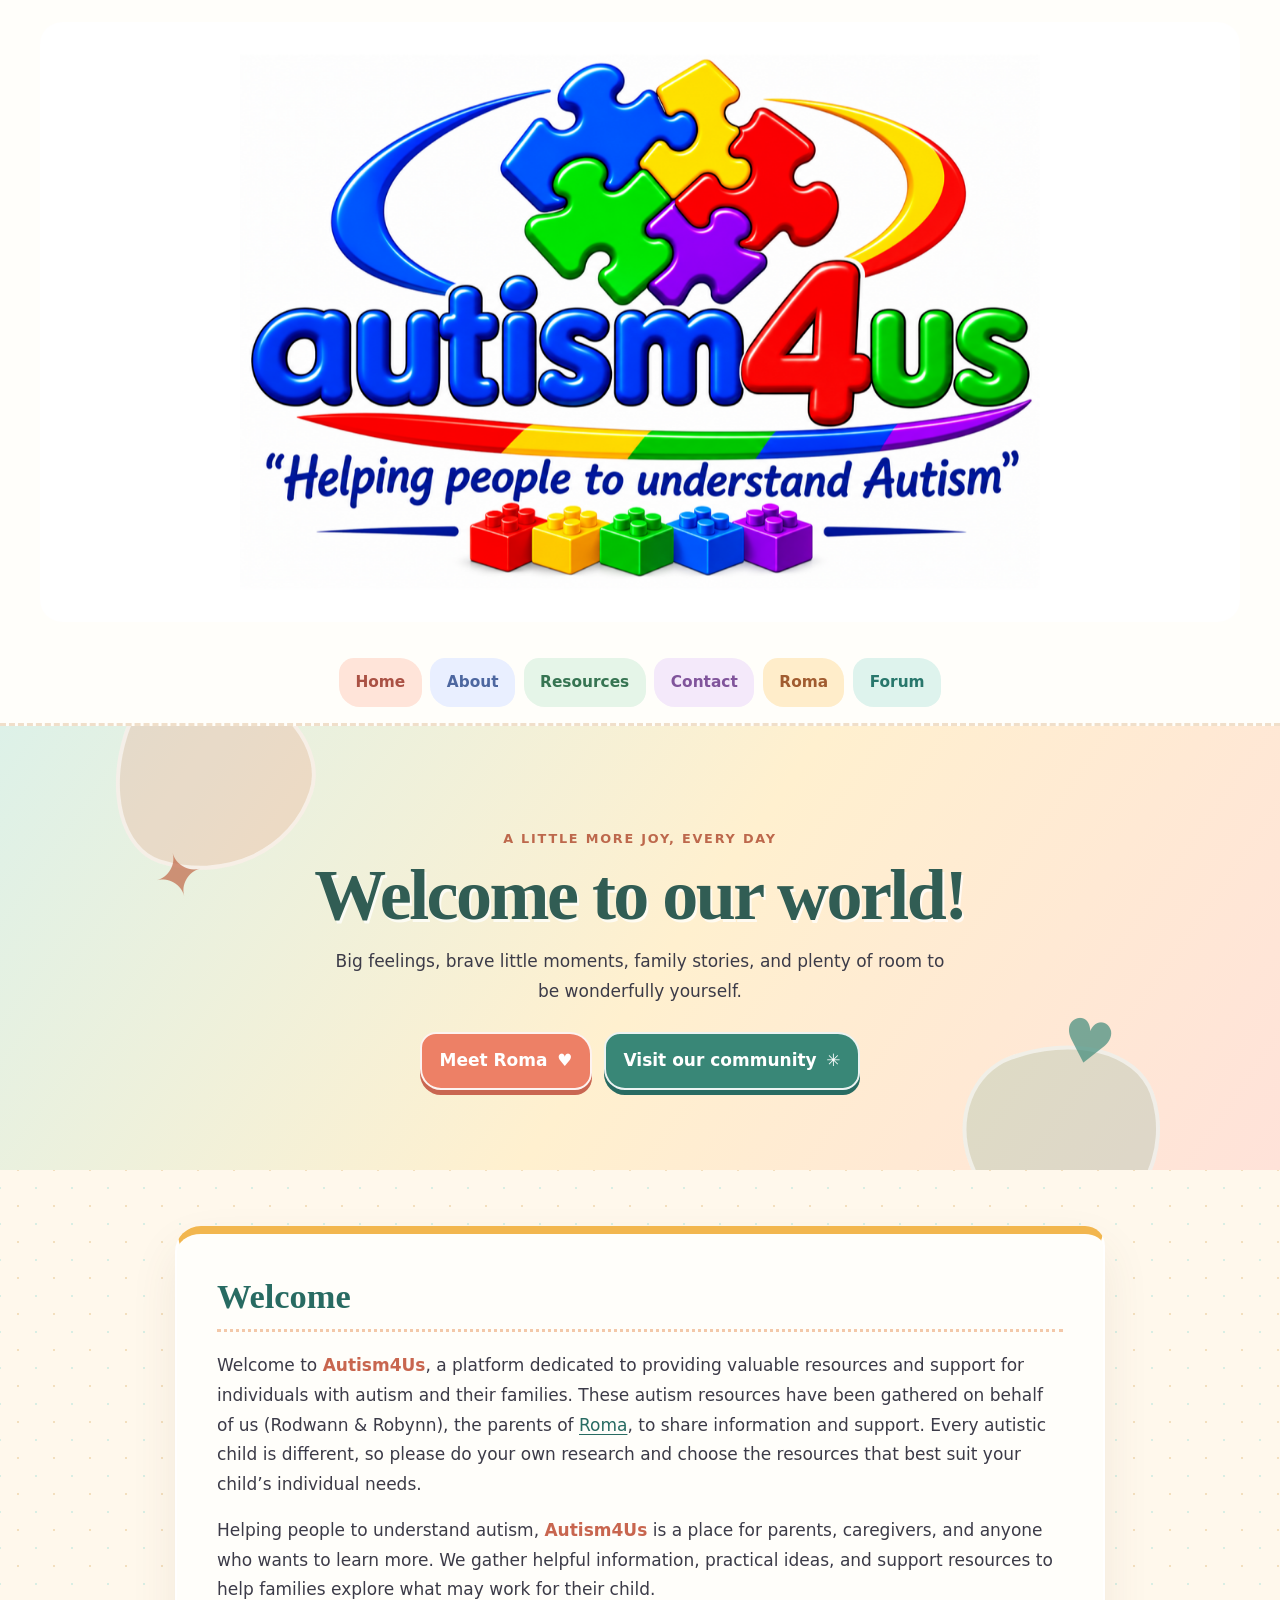
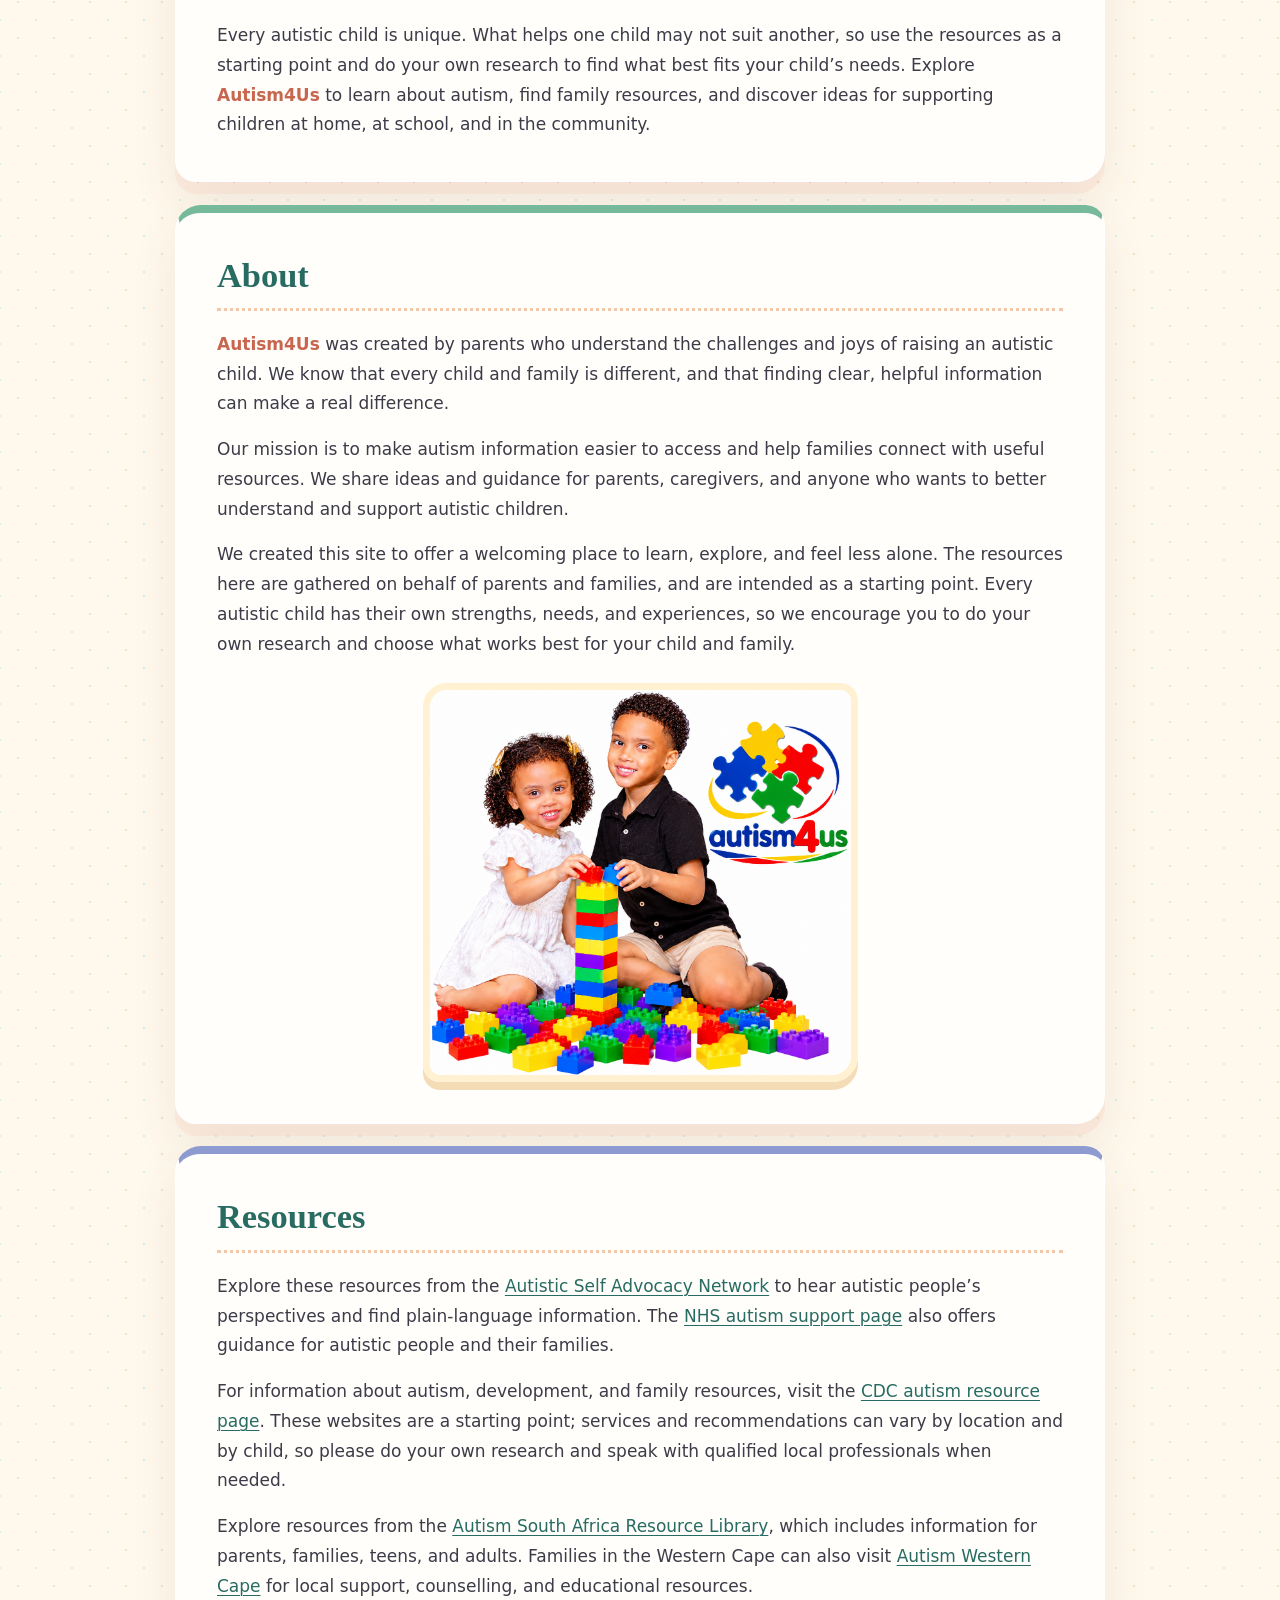
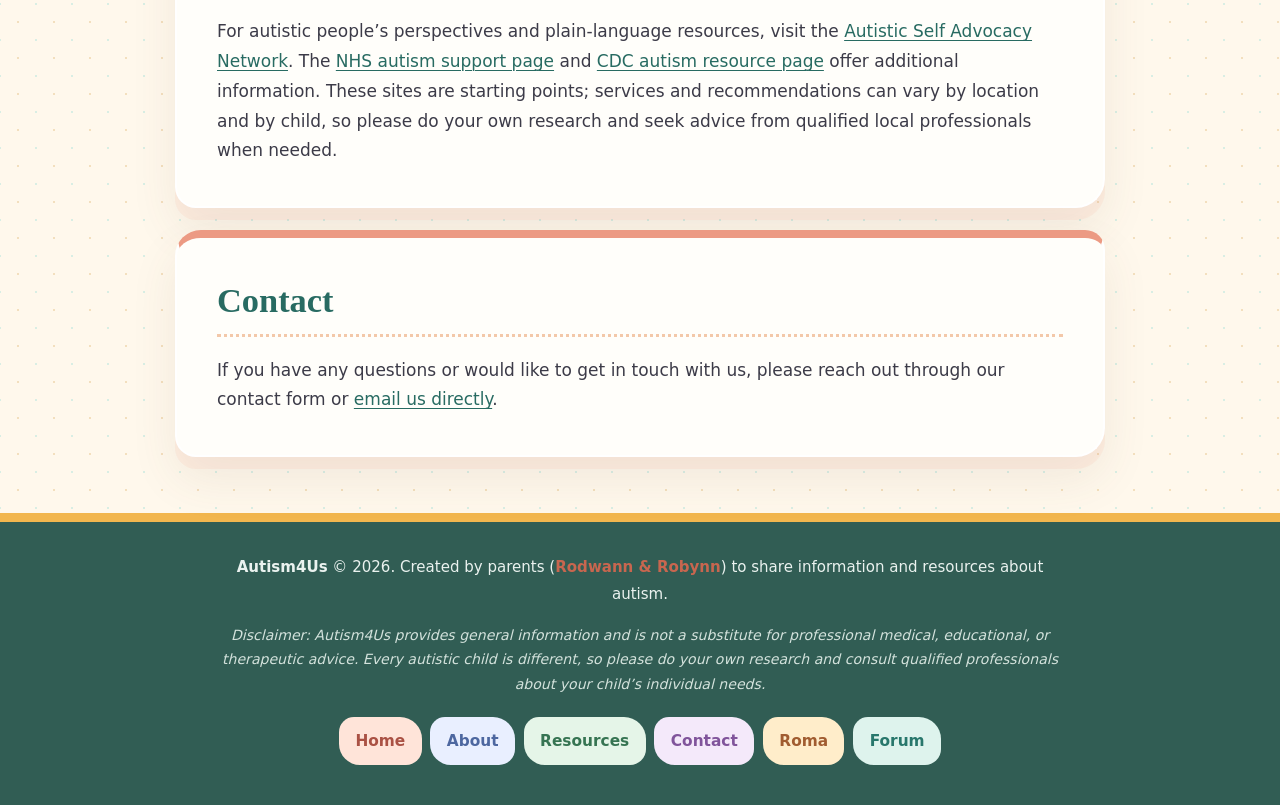
==== commit df543a99: "Modify footer to add parents' names Updated footer text to include parents' names." ====
--- a/index.html
+++ b/index.html
@@ -76,7 +76,7 @@
     </main>
 
     <footer>
-        <p><strong>Autism4Us</strong> &copy; 2026. Created by parents to share information and resources about autism.</p>
+        <p><strong>Autism4Us</strong> &copy; 2026. Created by parents (<span class="brand-bold">Rodwann & Robynn</span>) to share information and resources about autism.</p>
         <p class="disclaimer"><em>Disclaimer: Autism4Us provides general information and is not a substitute for professional medical, educational, or therapeutic advice. Every autistic child is different, so please do your own research and consult qualified professionals about your child’s individual needs.</em></p>
         <nav aria-label="Footer navigation">
             <ul class="nav-links">
